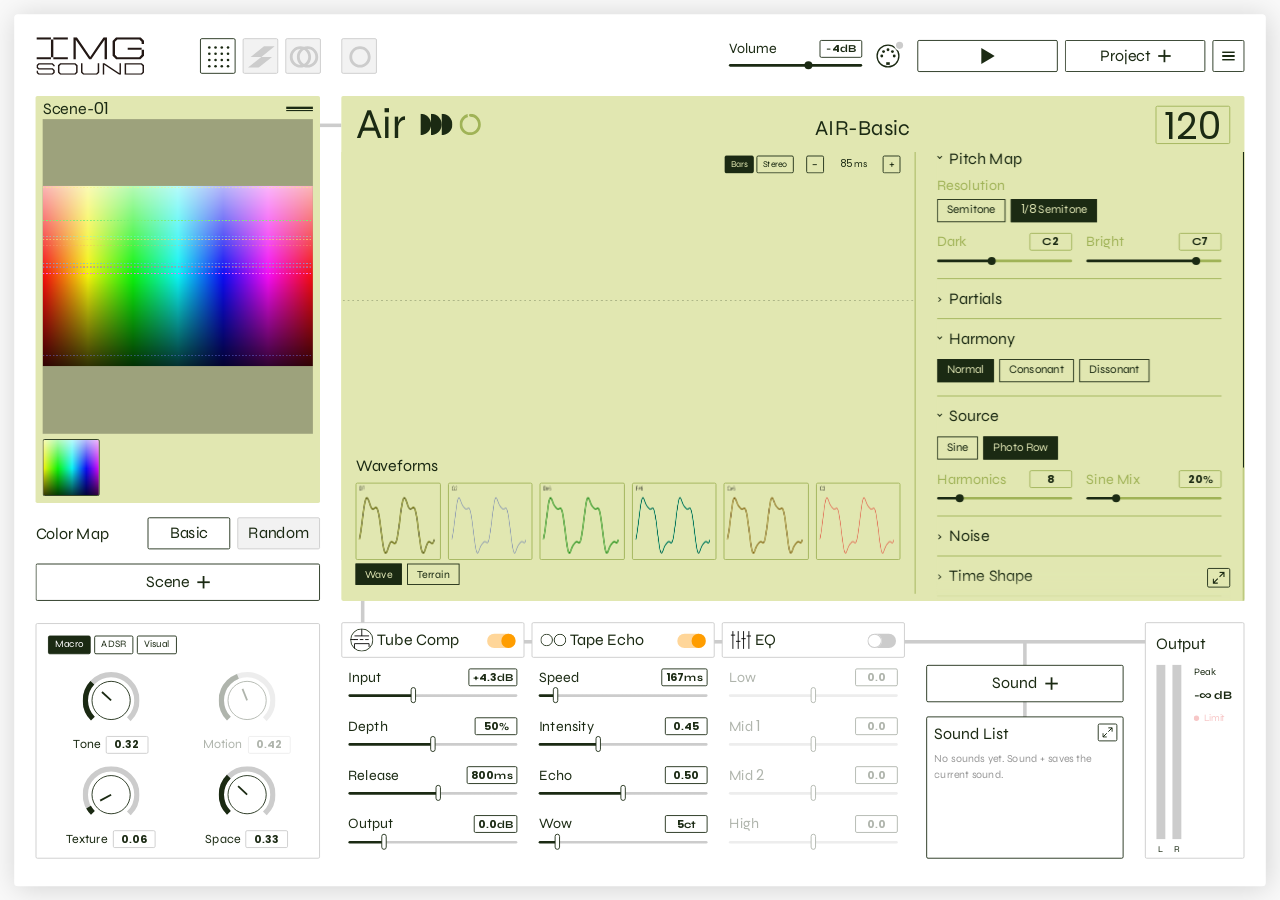
==== index.html @ fcfc8a43 "IMG SOUND: first public version" ====
<!doctype html>
<html lang="ja">
<head>
<meta charset="utf-8">
<meta name="viewport" content="width=device-width, initial-scale=1">
<title>IMG SOUND</title>
<style>
  html, body { margin: 0; height: 100%; overflow: hidden; background: #fff; }
  /* every mode stays loaded; only the one on screen is visible */
  iframe { position: fixed; inset: 0; width: 100%; height: 100%; border: 0; visibility: hidden; }
  iframe.on { visibility: visible; }
</style>
</head>
<body>
<script src="js/app.js?v=5"></script>
</body>
</html>
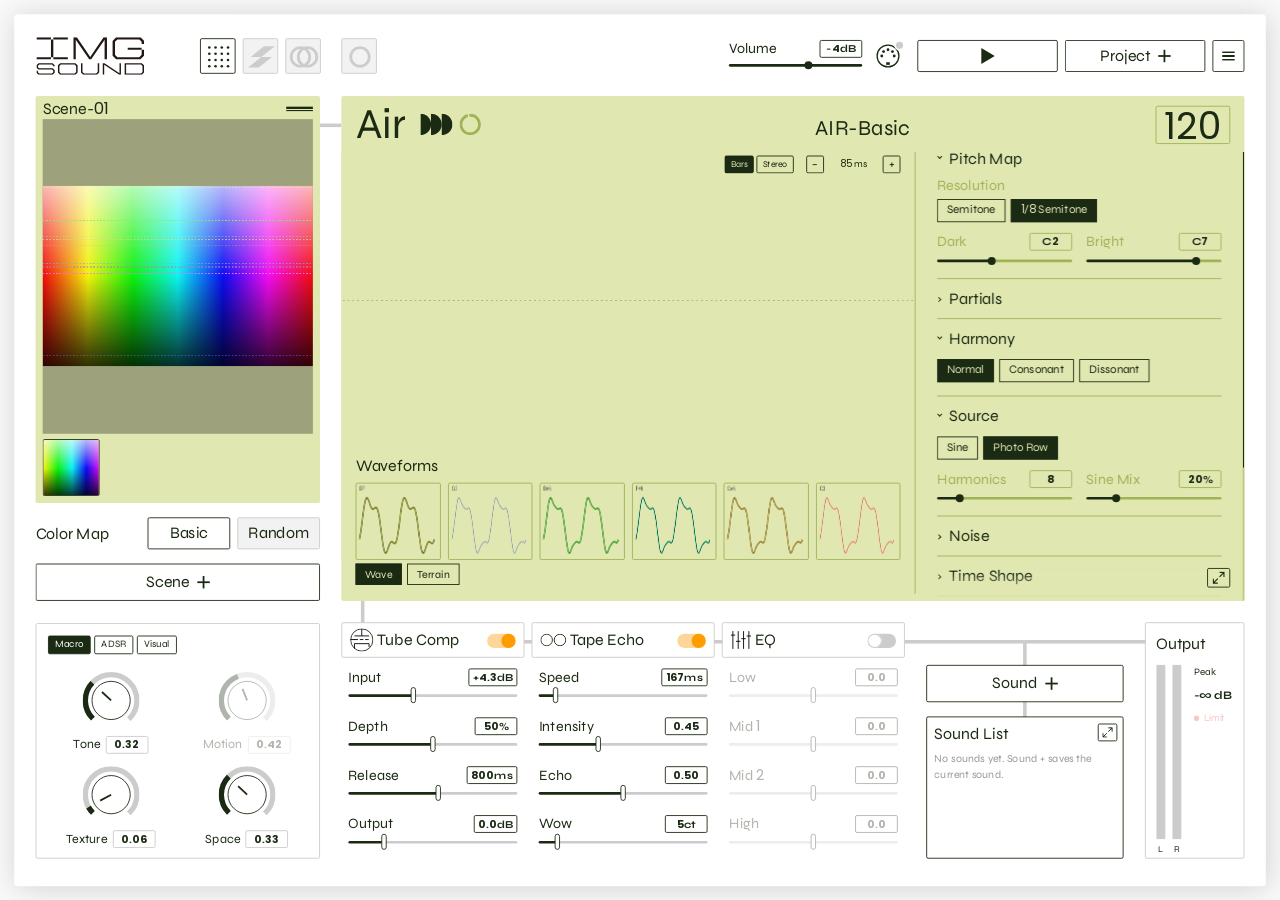
==== commit 6a58e03f: "Loading cover: the page's own (old) screen is no longer shown while the new one is built" ====
--- a/index.html
+++ b/index.html
@@ -9,9 +9,17 @@
   /* every mode stays loaded; only the one on screen is visible */
   iframe { position: fixed; inset: 0; width: 100%; height: 100%; border: 0; visibility: hidden; }
   iframe.on { visibility: visible; }
+  /* shown until the mode on screen has built its screen */
+  .loading { position: fixed; inset: 0; z-index: 10; display: flex; flex-direction: column; align-items: center; justify-content: center; gap: 18px; background: #f9f9f9; color: #1b2a13; font: 14px/1 sans-serif; letter-spacing: .08em; transition: opacity .25s; }
+  .loading.off { opacity: 0; pointer-events: none; }
+  .loading img { width: 116px; }
+  .loading i { width: 140px; height: 2px; background: #d3da9f; overflow: hidden; position: relative; }
+  .loading i::after { content: ''; position: absolute; inset: 0 auto 0 0; width: 40%; background: #1b2a13; animation: ld 1.1s ease-in-out infinite; }
+  @keyframes ld { from { transform: translateX(-100%); } to { transform: translateX(250%); } }
 </style>
 </head>
 <body>
-<script src="js/app.js?v=5"></script>
+<div class="loading js-loading"><img src="img/logo.svg" alt="IMG SOUND"><i></i><span>Loading…</span></div>
+<script src="js/app.js?v=6"></script>
 </body>
 </html>
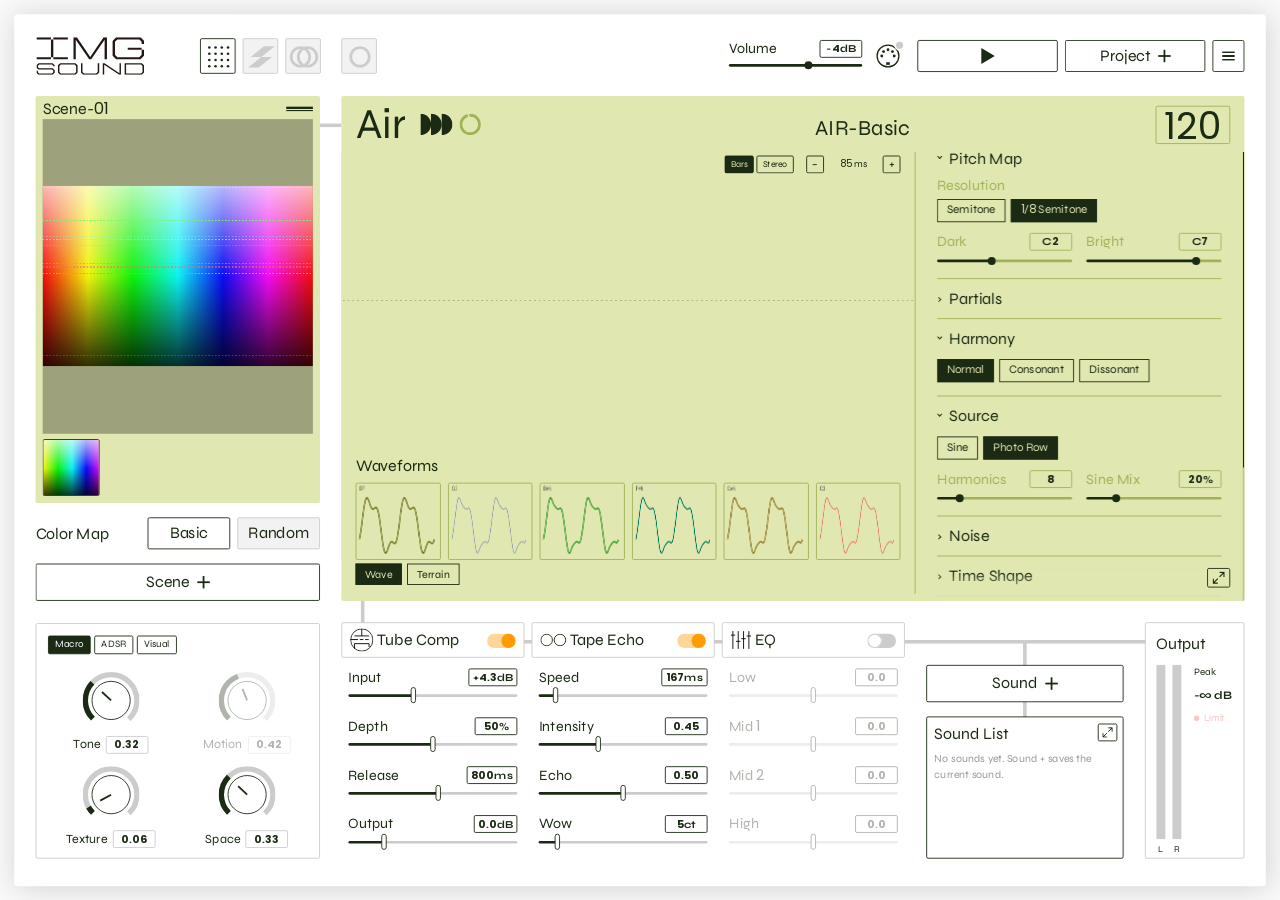
==== commit 35c45bc0: "Dub: export every pattern as WAV (one zip); Tape Echo stereo; review fixes" ====
--- a/index.html
+++ b/index.html
@@ -20,6 +20,6 @@
 </head>
 <body>
 <div class="loading js-loading"><img src="img/logo.svg" alt="IMG SOUND"><i></i><span>Loading…</span></div>
-<script src="js/app.js?v=6"></script>
+<script src="js/app.js?v=7"></script>
 </body>
 </html>
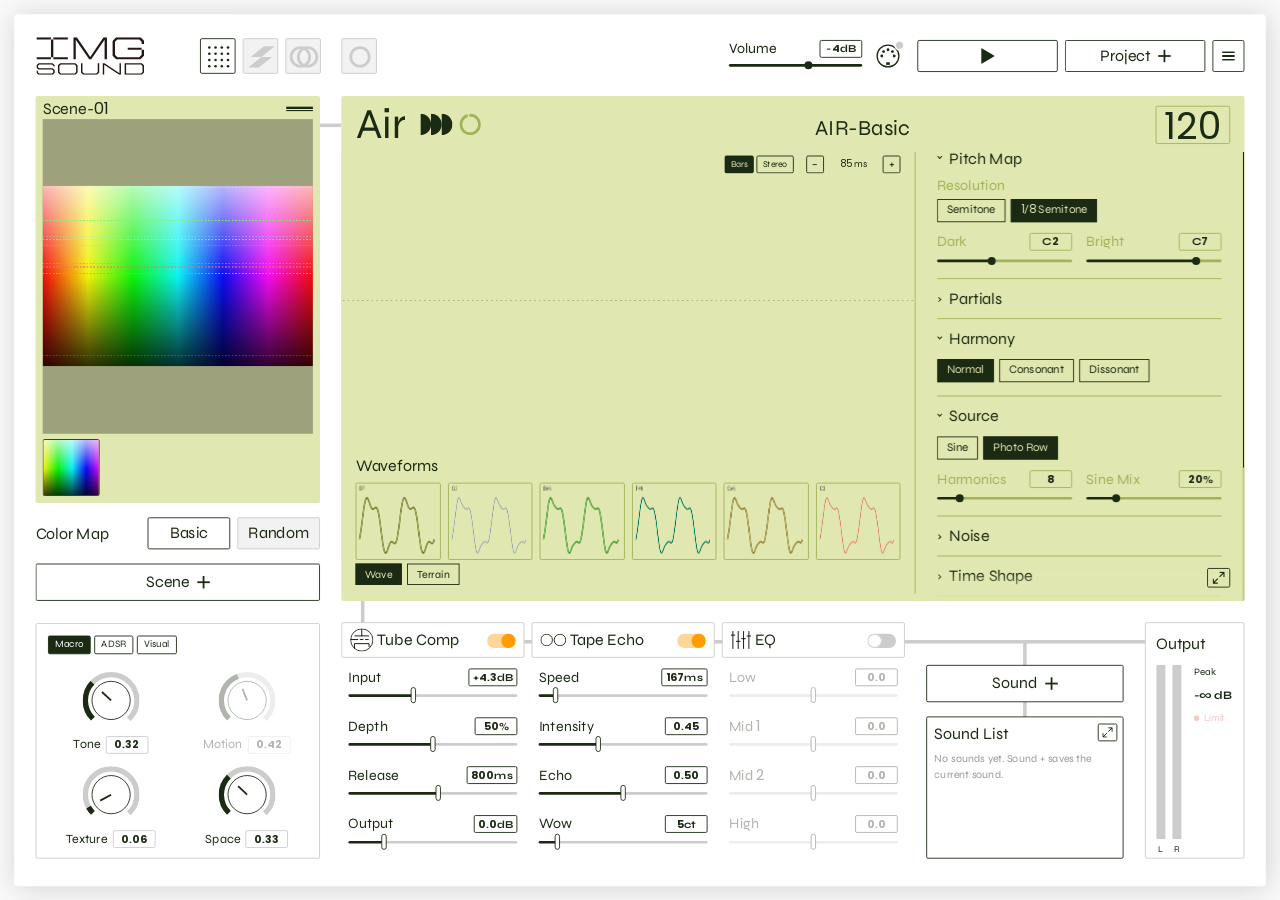
==== commit 5e82cc64: "Phone screen: photo, four knobs per mode, ADSR, Random, touch keyboard, Stereo view over the photo" ====
--- a/index.html
+++ b/index.html
@@ -20,6 +20,6 @@
 </head>
 <body>
 <div class="loading js-loading"><img src="img/logo.svg" alt="IMG SOUND"><i></i><span>Loading…</span></div>
-<script src="js/app.js?v=7"></script>
+<script src="js/app.js?v=8"></script>
 </body>
 </html>
